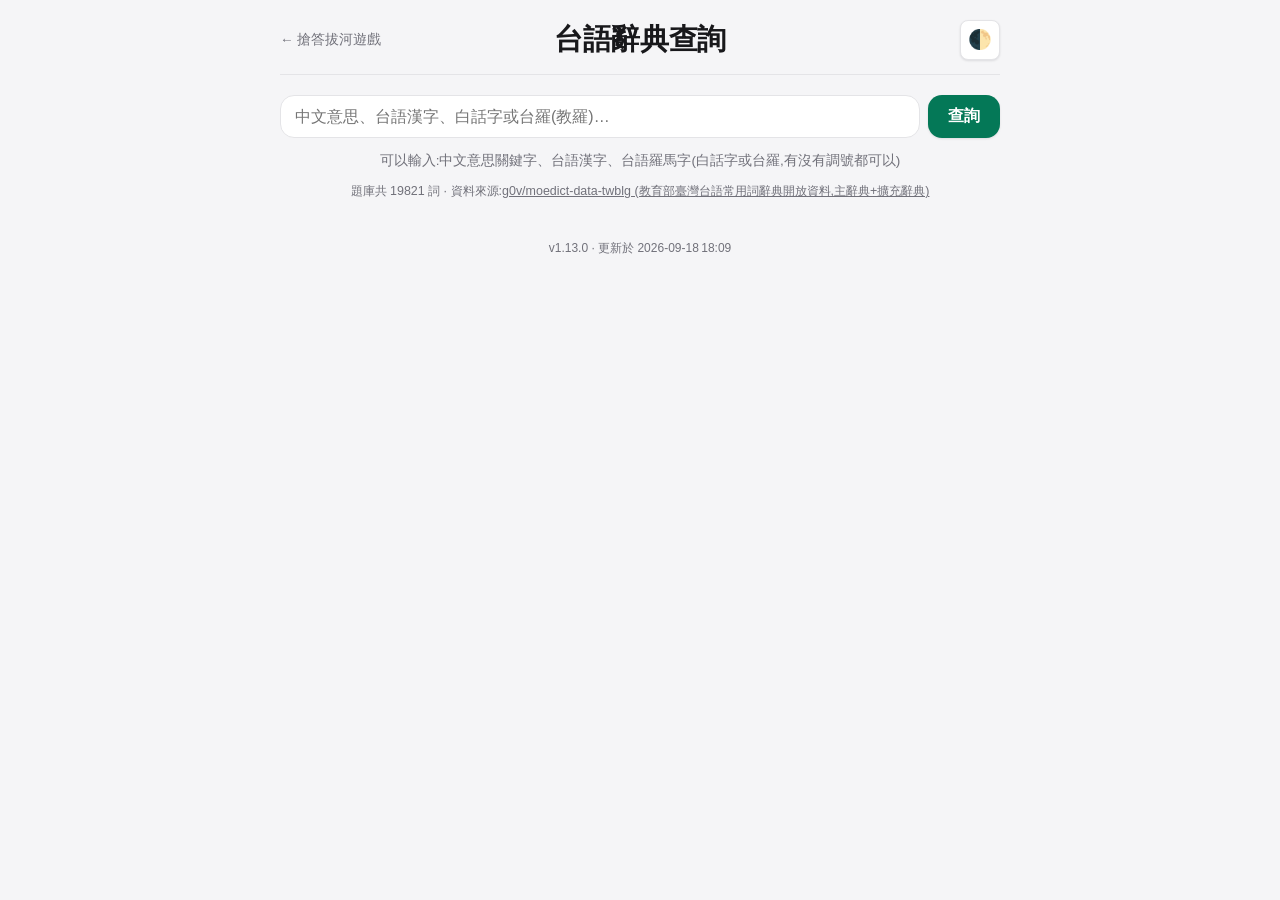
==== find.html @ 9c2939fe "Add find.html, a standalone dictionary lookup page ChhoeTaigi/找台語-style search: accepts Chinese mean" ====
<!DOCTYPE html>
<html lang="zh-Hant">
<head>
  <meta charset="UTF-8">
  <meta name="viewport" content="width=device-width, initial-scale=1.0">
  <title>台語辭典查詢</title>
  <link rel="stylesheet" href="src/style.css">
</head>
<body>

  <header class="topBar">
    <a href="index.html" class="navLink navLinkLeft">← <span class="navLinkText">搶答拔河遊戲</span></a>
    <h1>台語辭典查詢</h1>
    <button type="button" id="themeToggle" title="切換深色/淺色模式" aria-label="切換深色/淺色模式">🌓</button>
  </header>

  <section id="findScreen">
    <form id="findForm" class="findForm">
      <input type="text" id="findInput" placeholder="中文意思、台語漢字、白話字或台羅(教羅)…" autocomplete="off">
      <button type="submit" id="findSubmitBtn">查詢</button>
    </form>
    <p class="hint">可以輸入:中文意思關鍵字、台語漢字、台語羅馬字(白話字或台羅,有沒有調號都可以)</p>

    <p id="findMeta" class="hint findMeta"></p>
    <div id="findResults"></div>
  </section>

  <footer id="appVersion"></footer>

  <script src="data/version.js"></script>
  <script src="src/lib/romanize.js"></script>
  <script src="data/questions.js"></script>
  <script src="src/find.js"></script>
  <script src="src/find-ui.js"></script>
  <script src="src/theme.js"></script>
</body>
</html>
---- src/style.css ----
:root {
  color-scheme: light dark;
  --teamA: #e0524a;
  --teamB: #3a7bd5;
  /* --primary 淺色模式故意選比較深的綠(不是最初選的 #059669),是因為
     #059669 配白字文字對比度只有 3.77:1,沒到 WCAG AA 一般文字要求的
     4.5:1——#047857 配白字有 5.48:1,親自算過對比度才換的,不是隨便選色。
     --on-primary 是「疊在 --primary 實心底色上面的文字顏色」專用 token:
     深色模式的 --primary 刻意選亮薄荷綠(在深色背景上當邊框/強調色很好看),
     但拿來當按鈕實心底色時如果還套用白字,對比度只剩 1.92:1,幾乎看不清楚
     ——所以深色模式的 --on-primary 改成深色文字,疊在亮綠底色上對比度有
     9.83:1。這個問題是先用 Playwright 量對比度數字才抓到的,肉眼截圖看
     沒有立刻發現。 */
  --primary: #047857;
  --primary-hover: #065f46;
  --on-primary: #ffffff;
  --primary-tint: color-mix(in srgb, var(--primary) 14%, transparent);
  --bg: #f5f5f7;
  --fg: #18181b;
  --muted: #71717a;
  --card-bg: #ffffff;
  --border: #e4e4e7;
  --radius-sm: 8px;
  --radius-md: 14px;
  --radius-lg: 18px;
  --shadow-sm: 0 1px 2px rgba(24, 24, 27, 0.05), 0 1px 3px rgba(24, 24, 27, 0.06);
  --shadow-md: 0 8px 24px rgba(24, 24, 27, 0.08);
}
@media (prefers-color-scheme: dark) {
  :root:not([data-theme="light"]) {
    --primary: #34d399;
    --primary-hover: #6ee7b7;
    --on-primary: #062e22;
    --bg: #0f1115;
    --fg: #f4f4f5;
    --muted: #9a9aa2;
    --card-bg: #1c1e23;
    --border: #2e3138;
    --shadow-sm: 0 1px 2px rgba(0, 0, 0, 0.4);
    --shadow-md: 0 8px 24px rgba(0, 0, 0, 0.45);
  }
}
:root[data-theme="dark"] {
  --primary: #34d399;
  --primary-hover: #6ee7b7;
  --on-primary: #062e22;
  --bg: #0f1115;
  --fg: #f4f4f5;
  --muted: #9a9aa2;
  --card-bg: #1c1e23;
  --border: #2e3138;
  --shadow-sm: 0 1px 2px rgba(0, 0, 0, 0.4);
  --shadow-md: 0 8px 24px rgba(0, 0, 0, 0.45);
}

* { box-sizing: border-box; }

body {
  margin: 0;
  background: var(--bg);
  color: var(--fg);
  font-family: -apple-system, "Segoe UI", "Noto Sans TC", sans-serif;
  padding: 16px;
  padding-block: 20px;
  -webkit-font-smoothing: antialiased;
}

h1 {
  text-align: center;
  margin: 0;
  font-size: clamp(1.3rem, 5vw, 1.8rem);
  letter-spacing: -0.01em;
}

section { max-width: 720px; margin: 0 auto; }

.topBar {
  max-width: 720px;
  margin: 0 auto 20px;
  display: flex;
  align-items: center;
  justify-content: center;
  gap: 12px;
  position: relative;
  padding-bottom: 14px;
  border-bottom: 1px solid var(--border);
}
#themeToggle {
  position: absolute;
  right: 0;
  border: 1px solid var(--border);
  background: var(--card-bg);
  color: var(--fg);
  border-radius: var(--radius-sm);
  width: 40px;
  height: 40px;
  font-size: 1.2rem;
  line-height: 1;
  cursor: pointer;
  flex-shrink: 0;
  box-shadow: var(--shadow-sm);
  transition: border-color 0.15s, transform 0.1s;
}
#themeToggle:hover { border-color: var(--primary); }

.navLink {
  color: var(--muted);
  font-size: 0.85rem;
  text-decoration: none;
  white-space: nowrap;
  transition: color 0.15s;
}
.navLink:hover { color: var(--primary); }
.navLinkLeft { position: absolute; left: 0; }
#themeToggle:active { transform: scale(0.94); }

/* ---- 設定畫面 ---- */
#dictStatus {
  white-space: pre-line;
  text-align: center;
  color: var(--muted);
  font-size: 0.85rem;
  margin: 0 0 16px;
}

#settingsForm { display: flex; flex-direction: column; gap: 14px; }

.settingsCard {
  background: var(--card-bg);
  border-radius: var(--radius-lg);
  box-shadow: var(--shadow-sm);
  padding: 18px 20px;
  display: flex;
  flex-direction: column;
  gap: 14px;
}
#teamOnlyFields { display: flex; flex-direction: column; gap: 14px; }
/* 跟 #soloStatsBox 同樣的坑:#id 的 specificity 蓋掉瀏覽器內建的
   [hidden]{display:none},沒有這條 hidden 屬性會被上面的 display:flex
   蓋掉——這次是截圖比對「應該隱藏卻沒隱藏」才抓到的。 */
#teamOnlyFields[hidden] { display: none; }

.field { display: flex; justify-content: space-between; align-items: center; gap: 12px; }
.field label { flex: 1; color: var(--fg); }
.field input {
  width: 120px;
  padding: 9px 10px;
  font-size: 1rem;
  border: 1.5px solid var(--border);
  border-radius: var(--radius-sm);
  background: var(--bg);
  color: var(--fg);
  transition: border-color 0.15s, box-shadow 0.15s;
}
.field input:focus {
  outline: none;
  border-color: var(--primary);
  box-shadow: 0 0 0 3px var(--primary-tint);
}

fieldset {
  border: none;
  background: var(--card-bg);
  border-radius: var(--radius-lg);
  box-shadow: var(--shadow-sm);
  padding: 18px 20px;
  display: flex;
  flex-direction: column;
  gap: 10px;
  margin: 0;
}
legend {
  font-weight: 700;
  font-size: 0.95rem;
  padding: 0;
  color: var(--fg);
}
.fieldHint {
  text-align: left;
  color: var(--muted);
  font-size: 0.82rem;
  margin: -4px 0 0;
  line-height: 1.5;
}

.options { display: flex; flex-wrap: wrap; gap: 8px; }
.options label {
  position: relative;
  display: inline-flex;
  align-items: center;
  gap: 6px;
  padding: 9px 14px;
  border: 1.5px solid var(--border);
  border-radius: 999px;
  background: var(--bg);
  color: var(--fg);
  font-size: 0.88rem;
  cursor: pointer;
  user-select: none;
  transition: background 0.15s ease, border-color 0.15s ease, color 0.15s ease, transform 0.1s ease;
}
.options label:hover { border-color: var(--primary); }
.options label:active { transform: scale(0.97); }
.options label:has(input:checked) {
  background: var(--primary);
  border-color: var(--primary);
  color: var(--on-primary);
  font-weight: 600;
}
.options label:has(input:focus-visible) { outline: 2px solid var(--primary); outline-offset: 2px; }
/* 視覺上隱藏原生 checkbox/radio,但維持 1x1px 而不是 0x0——保留在
   tab 順序跟螢幕報讀器裡可以被找到,0x0 在部分瀏覽器/報讀器會被跳過。 */
.options input[type="checkbox"], .options input[type="radio"] {
  position: absolute;
  width: 1px;
  height: 1px;
  margin: -1px;
  padding: 0;
  overflow: hidden;
  clip: rect(0, 0, 0, 0);
  white-space: nowrap;
  border: 0;
}

.segmented .options { flex-wrap: nowrap; }
.segmented .options label { flex: 1 1 0; justify-content: center; padding: 12px 14px; font-size: 0.92rem; text-align: center; }

#startBtn {
  padding: 14px;
  font-size: 1.1rem;
  font-weight: 700;
  border: none;
  border-radius: var(--radius-md);
  background: var(--primary);
  color: var(--on-primary);
  cursor: pointer;
  box-shadow: var(--shadow-sm);
  transition: background 0.15s, transform 0.1s;
}
#startBtn:hover:not(:disabled) { background: var(--primary-hover); }
#startBtn:active:not(:disabled) { transform: scale(0.99); }
#startBtn:disabled { background: var(--border); color: var(--muted); cursor: not-allowed; box-shadow: none; }

.hint { text-align: center; color: var(--muted); font-size: 0.85rem; }
kbd {
  border: 1px solid var(--border);
  border-radius: 4px;
  padding: 1px 6px;
  font-family: monospace;
  background: var(--card-bg);
}

/* ---- 遊戲畫面:左右分邊 + 中間拔河場景 ---- */
#gameScreen { max-width: 900px; }

#arena {
  display: grid;
  grid-template-columns: minmax(120px, 1fr) minmax(0, 2.4fr) minmax(120px, 1fr);
  grid-template-areas: "panelA center panelB";
  gap: 14px;
  align-items: stretch;
  margin-bottom: 16px;
}

.sidePanel {
  border-radius: var(--radius-lg);
  padding: 16px 10px;
  text-align: center;
  display: flex;
  flex-direction: column;
  align-items: center;
  gap: 8px;
  background: var(--card-bg);
  border: 1px solid var(--border);
  border-top: 3px solid transparent;
  box-shadow: var(--shadow-sm);
  transition: box-shadow 0.2s;
}
#panelA { grid-area: panelA; border-top-color: var(--teamA); }
#panelB { grid-area: panelB; border-top-color: var(--teamB); }
.sidePanel.active { box-shadow: 0 0 0 4px rgba(255, 200, 0, 0.55); }
.teamName { font-weight: bold; font-size: 1.05rem; word-break: break-word; }
.teamScore { font-size: 1.7rem; font-weight: bold; }
#panelA .teamScore { color: var(--teamA); }
#panelB .teamScore { color: var(--teamB); }
.buzzBtn {
  padding: 8px 14px;
  border-radius: var(--radius-sm);
  border: none;
  cursor: pointer;
  font-weight: bold;
  color: white;
  width: 100%;
  transition: filter 0.15s, transform 0.1s;
}
.buzzBtn:active { transform: scale(0.97); }
#panelA .buzzBtn { background: var(--teamA); }
#panelB .buzzBtn { background: var(--teamB); }
.buzzBtn:hover { filter: brightness(1.08); }

#centerStage { grid-area: center; display: flex; flex-direction: column; align-items: stretch; }

#timerBadge, #soloTimerBadge {
  align-self: center;
  background: var(--card-bg);
  border: 1px solid var(--border);
  border-radius: 999px;
  padding: 4px 14px;
  font-weight: bold;
  font-variant-numeric: tabular-nums;
  margin-bottom: 6px;
  box-shadow: var(--shadow-sm);
}
#timerBadge.timerLow, #soloTimerBadge.timerLow { color: #c62828; border-color: #c62828; }

#tugScene { width: 100%; height: auto; margin-bottom: 8px; }
#sceneGround { stroke: var(--border); stroke-width: 3; }
#sceneCenterLine { stroke: var(--muted); stroke-width: 2; stroke-dasharray: 4 5; }
#ropeLine { stroke: #9a7148; stroke-width: 4; stroke-linecap: round; }
#ropeKnot {
  transition: transform 0.5s ease;
  transform: translate(200px, 78px);
}
#ropeKnot circle { fill: var(--fg); }
#ropeKnot .flag { fill: #f2b705; }
.tugChar .leg, .tugChar .torso, .tugChar .arm {
  stroke-width: 6;
  stroke-linecap: round;
  fill: none;
}
.tugChar .head { stroke: none; }
#charA .leg, #charA .torso, #charA .arm, #charA .head { stroke: var(--teamA); fill: var(--teamA); }
#charB .leg, #charB .torso, #charB .arm, #charB .head { stroke: var(--teamB); fill: var(--teamB); }

/* 拔河角色動畫。角色的手/腳/身體都是以自己的髖部(0,0)為原點畫的,
   父層 <g transform="translate(...)"> 只負責定位、不參與動畫,
   所以這裡對 .tugChar 做 rotate 動畫,轉軸自然就是髖部,不會跑位。 */
@keyframes tugSway {
  0%, 100% { transform: rotate(-7deg); }
  50%      { transform: rotate(5deg); }
}
.tugChar { animation: tugSway 1.2s ease-in-out infinite; }
#charB { animation-delay: 0.6s; } /* 跟A錯開,看起來像雙方輪流較量,不是同步晃 */

/* 答對時,獲勝那隊用力拉一下 */
@keyframes bigPull {
  0%   { transform: rotate(-7deg); }
  25%  { transform: rotate(-34deg) scale(1.12); }
  55%  { transform: rotate(8deg); }
  100% { transform: rotate(-7deg); }
}
.tugChar.bigPull { animation: bigPull 0.75s ease-out; }

/* 答對時,另一隊被拉得一個踉蹌 */
@keyframes stumble {
  0%   { transform: rotate(5deg); }
  40%  { transform: rotate(24deg) translate(6px, 3px); }
  100% { transform: rotate(-7deg); }
}
.tugChar.stumble { animation: stumble 0.75s ease-out; }

/* 遊戲結束:獲勝隊伍歡呼跳動,落敗隊伍癱倒 */
@keyframes victoryBounce {
  0%, 100% { transform: translateY(0) rotate(-8deg); }
  50%      { transform: translateY(-16px) rotate(10deg); }
}
.tugChar.victory { animation: victoryBounce 0.55s ease-in-out infinite; }
.tugChar.defeated { animation: none; transform: rotate(50deg) translate(10px, 10px); opacity: 0.55; }

#statusLine, #soloStatusLine { text-align: center; font-weight: bold; min-height: 1.4em; margin-bottom: 12px; }

/* ---- 題目卡 ---- */
#questionCard, #soloQuestionCard {
  background: var(--card-bg);
  border-radius: var(--radius-lg);
  border: 1px solid var(--border);
  box-shadow: var(--shadow-md);
  padding: 22px 20px;
  text-align: center;
  margin-bottom: 16px;
}
#promptLabel, #soloPromptLabel { color: var(--muted); margin-bottom: 8px; font-size: 0.9rem; }
#promptText, #soloPromptText { font-size: clamp(1.3rem, 6vw, 1.8rem); font-weight: bold; word-break: break-word; }
#promptText.emojiPrompt, #soloPromptText.emojiPrompt { font-size: clamp(2.5rem, 12vw, 4rem); line-height: 1; }
.boneCrop {
  width: min(220px, 100%);
  aspect-ratio: 1 / 1;
  background-repeat: no-repeat;
  background-color: #fdfaf3;
  border-radius: var(--radius-md);
}
.animalPhoto {
  display: block;
  margin: 0 auto;
  max-width: min(220px, 100%);
  max-height: 220px;
  width: auto;
  height: auto;
  object-fit: cover;
  border-radius: var(--radius-md);
  border: 1px solid var(--border);
  box-shadow: var(--shadow-sm);
}

/* ---- 選項 ---- */
#choices, #soloChoices { display: grid; grid-template-columns: 1fr 1fr; gap: 12px; margin-bottom: 16px; }
.choiceBtn {
  display: flex;
  align-items: center;
  gap: 10px;
  padding: 14px;
  border-radius: var(--radius-md);
  border: 1.5px solid var(--border);
  background: var(--card-bg);
  color: var(--fg);
  font-size: 1.05rem;
  cursor: pointer;
  text-align: left;
  word-break: break-word;
  box-shadow: var(--shadow-sm);
  transition: border-color 0.15s, transform 0.1s, box-shadow 0.15s;
}
.choiceBtn:hover:not(:disabled) { border-color: var(--primary); box-shadow: var(--shadow-md); }
.choiceBtn:active:not(:disabled) { transform: scale(0.98); }
.choiceBtn:disabled { opacity: 0.6; cursor: default; }
.choiceKey {
  display: inline-flex;
  align-items: center;
  justify-content: center;
  width: 28px;
  height: 28px;
  border-radius: 50%;
  background: var(--border);
  flex-shrink: 0;
  font-weight: bold;
  font-size: 0.9rem;
}
.choiceBtn.correct { border-color: var(--primary); background: color-mix(in srgb, var(--primary) 14%, var(--card-bg)); }
.choiceBtn.wrong { border-color: #c62828; background: rgba(198, 40, 40, 0.12); }

#backBtn, #soloEndBtn {
  display: block;
  margin: 0 auto;
  padding: 9px 18px;
  border-radius: var(--radius-sm);
  border: 1.5px solid var(--border);
  background: var(--card-bg);
  color: var(--fg);
  cursor: pointer;
  transition: border-color 0.15s;
}
#backBtn:hover, #soloEndBtn:hover { border-color: var(--primary); }

/* ---- 一人刷題畫面 ---- */
#soloScreen { max-width: 720px; }
#soloTop {
  display: flex;
  align-items: center;
  justify-content: center;
  gap: 16px;
  flex-wrap: wrap;
  margin-bottom: 8px;
}
#soloScoreLine {
  display: flex;
  gap: 14px;
  font-weight: bold;
  font-variant-numeric: tabular-nums;
}
#soloSessionScore { color: var(--fg); }
#soloTotalScore { color: var(--muted); }

/* ---- 設定畫面:一人模式累計數據 ---- */
#soloStatsBox {
  background: var(--card-bg);
  border-radius: var(--radius-lg);
  box-shadow: var(--shadow-sm);
  padding: 14px 18px;
  display: flex;
  align-items: center;
  justify-content: space-between;
  gap: 12px;
  flex-wrap: wrap;
}
/* #id 的 specificity 比瀏覽器內建的 [hidden] { display: none } 高,
   沒有這條的話設定 hidden 屬性會被上面的 display: flex 蓋掉,element
   永遠顯示——這裡是 Playwright 測試才抓到的真實 bug,不是防禦性寫法。 */
#soloStatsBox[hidden] { display: none; }
#soloStatsBox .hint { margin: 0; text-align: left; }
#resetSoloStatsBtn {
  padding: 7px 14px;
  border-radius: var(--radius-sm);
  border: 1.5px solid var(--border);
  background: var(--bg);
  color: var(--fg);
  cursor: pointer;
  white-space: nowrap;
  transition: border-color 0.15s;
}
#resetSoloStatsBtn:hover { border-color: #c62828; color: #c62828; }

/* ---- 結束畫面 ---- */
#gameOverScreen { text-align: center; }
#playAgainBtn {
  padding: 12px 24px;
  font-size: 1.1rem;
  font-weight: 700;
  border-radius: var(--radius-md);
  border: none;
  background: var(--primary);
  color: var(--on-primary);
  cursor: pointer;
  box-shadow: var(--shadow-sm);
  transition: background 0.15s;
}
#playAgainBtn:hover { background: var(--primary-hover); }

/* ---- 辭典查詢畫面(find.html) ---- */
#findScreen { max-width: 720px; }
.findForm { display: flex; gap: 8px; margin-bottom: 8px; }
#findInput {
  flex: 1;
  padding: 11px 14px;
  font-size: 1rem;
  border: 1.5px solid var(--border);
  border-radius: var(--radius-md);
  background: var(--card-bg);
  color: var(--fg);
  transition: border-color 0.15s, box-shadow 0.15s;
}
#findInput:focus {
  outline: none;
  border-color: var(--primary);
  box-shadow: 0 0 0 3px var(--primary-tint);
}
#findSubmitBtn {
  padding: 11px 20px;
  font-size: 1rem;
  font-weight: 700;
  border: none;
  border-radius: var(--radius-md);
  background: var(--primary);
  color: var(--on-primary);
  cursor: pointer;
  box-shadow: var(--shadow-sm);
  transition: background 0.15s;
  white-space: nowrap;
}
#findSubmitBtn:hover { background: var(--primary-hover); }
.findMeta { margin: 4px 0 20px; font-size: 0.78rem; }
.findMeta a { color: var(--muted); }
.findMeta a:hover { color: var(--primary); }

.findSectionTitle {
  font-size: 0.95rem;
  font-weight: 700;
  color: var(--muted);
  margin: 20px 0 10px;
}
.findSectionTitle:first-child { margin-top: 0; }
.findSectionEmpty { color: var(--muted); text-align: left; margin: 8px 0 16px; }

.findCard {
  background: var(--card-bg);
  border: 1px solid var(--border);
  border-radius: var(--radius-lg);
  box-shadow: var(--shadow-sm);
  padding: 16px 18px;
  margin-bottom: 12px;
}
.findCardHanzi { font-size: 1.6rem; font-weight: bold; margin-bottom: 6px; }
.findCardRoman {
  display: flex;
  flex-wrap: wrap;
  gap: 6px 20px;
  color: var(--fg);
  font-size: 1.05rem;
  margin-bottom: 10px;
}
.findRomanLabel {
  display: inline-block;
  color: var(--muted);
  font-size: 0.75rem;
  margin-right: 6px;
  vertical-align: middle;
}
.findCardDefs { margin: 0 0 8px; padding-left: 20px; color: var(--fg); }
.findCardDefs li { margin-bottom: 3px; }
.findDefPos {
  display: inline-block;
  background: var(--bg);
  border: 1px solid var(--border);
  border-radius: 4px;
  padding: 0 6px;
  font-size: 0.75rem;
  color: var(--muted);
  margin-right: 6px;
}
.findCardLevel { font-size: 0.78rem; color: var(--muted); }

@media (max-width: 700px) {
  #arena {
    grid-template-columns: 1fr 1fr;
    grid-template-areas:
      "panelA panelB"
      "center center";
  }
  .sidePanel { flex-direction: row; justify-content: space-between; text-align: left; padding: 10px; }
  .sidePanel > * { flex: 1; }
  .buzzBtn { width: auto; }
}

@media (max-width: 480px) {
  #choices, #soloChoices { grid-template-columns: 1fr; }
  .field { flex-direction: column; align-items: stretch; }
  .field input { width: 100%; }
  #soloStatsBox { flex-direction: column; align-items: stretch; text-align: center; }
  #soloStatsBox .hint { text-align: center; }
  .sidePanel { padding: 8px; gap: 6px; }
  .teamName { font-size: 0.9rem; }
  .teamScore { font-size: 1.2rem; }
  .buzzBtn { padding: 6px 10px; font-size: 0.85rem; }
  .topBar { justify-content: flex-start; }
  .topBar h1 { flex: 1; text-align: center; }
  .segmented .options { flex-wrap: wrap; }
  /* 手機寬度下標題置中、左邊 navLink 跟右邊 themeToggle 都是絕對定位,
     文字版的連結太長會跟置中的標題疊在一起,窄螢幕只留 icon。 */
  .navLinkText { display: none; }
  .findForm { flex-direction: column; }
  .findCardRoman { flex-direction: column; gap: 4px; }
}

/* ---- 版本資訊 ---- */
#appVersion {
  text-align: center;
  color: var(--muted);
  font-size: 0.75rem;
  padding: 20px 16px 4px;
}
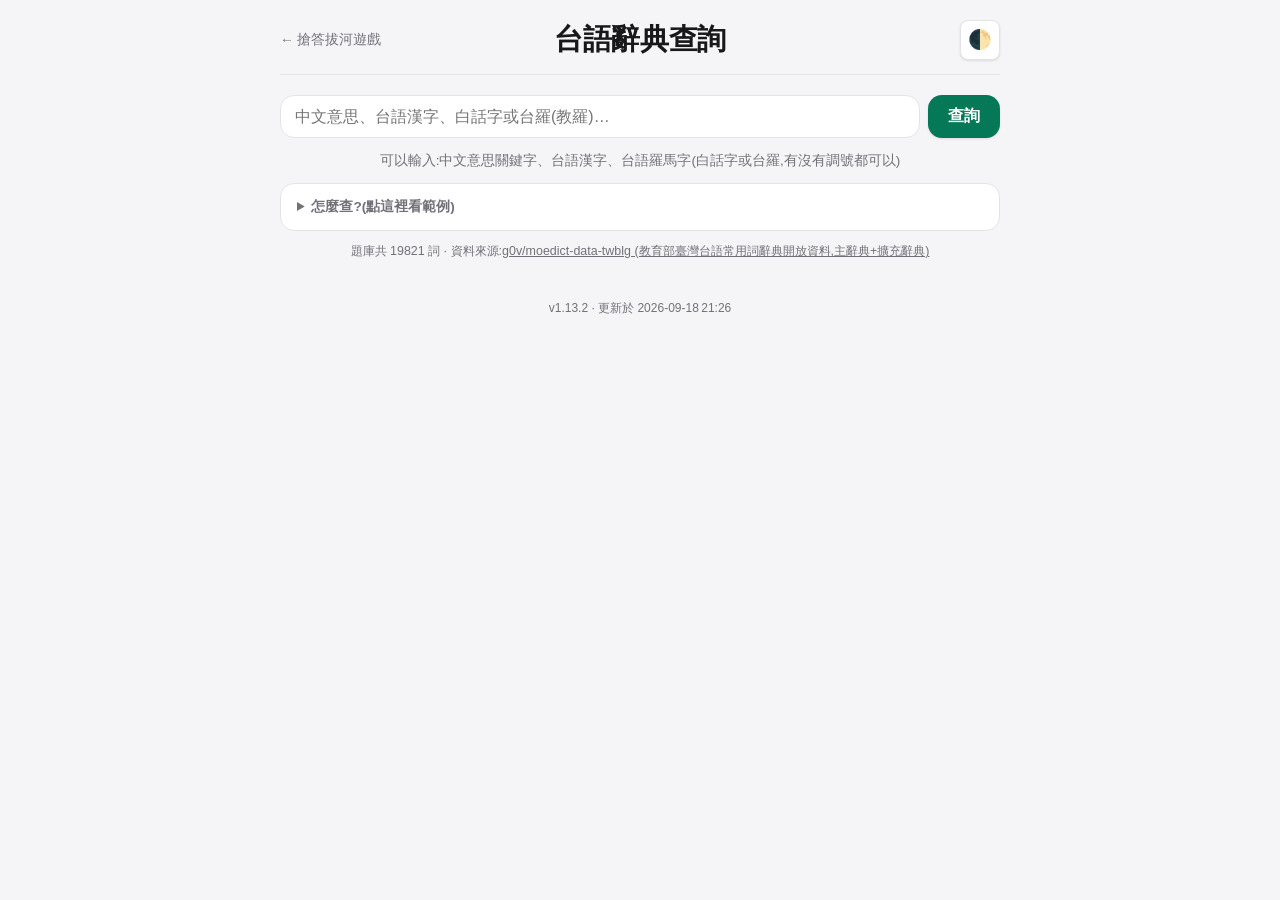
==== commit 3b529514: "Add usage examples to the dictionary lookup page Collapsed-by-default <details> block below the sear" ====
--- a/find.html
+++ b/find.html
@@ -21,6 +21,21 @@
     </form>
     <p class="hint">可以輸入:中文意思關鍵字、台語漢字、台語羅馬字(白話字或台羅,有沒有調號都可以)</p>
 
+    <details class="findHelp">
+      <summary>怎麼查?(點這裡看範例)</summary>
+      <ul>
+        <li><strong>中文意思關鍵字</strong>:輸入「感謝」,會找到漢字就是「感謝」的詞,也會找到意思裡
+          有出現「感謝」兩個字的其他詞(例如「多謝」「感恩」)。</li>
+        <li><strong>台語漢字</strong>:輸入「食飯」,會找到完全符合的詞,也會找到部分符合的詞
+          (例如「食飯廳」「食飯會」)。</li>
+        <li><strong>台語羅馬字(有打調號)</strong>:白話字、台羅兩種拼法都可以直接輸入,不用先轉換,
+          兩種拼法查到的是同一批詞。例如查「to-siā」或「kám-siā」都查得到。調號可以用變音標
+          (ā â à…)或數字(1~9,例如「to1-sia7」)。</li>
+        <li><strong>台語羅馬字(沒打調號)</strong>:例如輸入「to-sia」(不含調號),會列出同音節、
+          不同調號的候選詞讓你自己選。</li>
+      </ul>
+    </details>
+
     <p id="findMeta" class="hint findMeta"></p>
     <div id="findResults"></div>
   </section>
--- a/src/style.css
+++ b/src/style.css
@@ -297,6 +297,11 @@
 #panelA .buzzBtn { background: var(--teamA); }
 #panelB .buzzBtn { background: var(--teamB); }
 .buzzBtn:hover { filter: brightness(1.08); }
+/* 同 .choiceBtn 的坑:搶答鈕每一輪都是同一顆 DOM element 重複使用,
+   觸控點過一次之後瀏覽器原生 focus 樣式會殘留到下一輪,見上面
+   .choiceBtn:focus-visible 的註解。 */
+.buzzBtn:focus { outline: none; }
+.buzzBtn:focus-visible { outline: 2px solid var(--fg); outline-offset: 2px; }
 
 #centerStage { grid-area: center; display: flex; flex-direction: column; align-items: stretch; }
 
@@ -422,6 +427,16 @@
 }
 .choiceBtn:hover:not(:disabled) { border-color: var(--primary); box-shadow: var(--shadow-md); }
 .choiceBtn:active:not(:disabled) { transform: scale(0.98); }
+/* 選項按鈕的 DOM element 每一題都重複使用、只換內容跟 disabled 狀態
+   (不是每題重新 create),所以上一題點過的按鈕會保留瀏覽器原生的
+   :focus 樣式,沒特別處理的話下一題同一個位置會殘留一圈對焦框——手機
+   上使用者反應「還沒作答就看到綠框」就是這個。瀏覽器預設的 focus 樣式
+   顏色還會受系統佈景主題影響(例如 Android Material You 動態配色),
+   不一定是我們自己配色裡的綠。修法:滑鼠/觸控點擊不顯示對焦框
+   (:focus 直接 outline:none),只有鍵盤 Tab 導覽時才顯示
+   (:focus-visible),這是瀏覽器原生支援、專門處理這種情境的偽類。 */
+.choiceBtn:focus { outline: none; }
+.choiceBtn:focus-visible { outline: 2px solid var(--primary); outline-offset: 2px; }
 .choiceBtn:disabled { opacity: 0.6; cursor: default; }
 .choiceKey {
   display: inline-flex;
@@ -547,6 +562,30 @@
   white-space: nowrap;
 }
 #findSubmitBtn:hover { background: var(--primary-hover); }
+
+.findHelp {
+  background: var(--card-bg);
+  border: 1px solid var(--border);
+  border-radius: var(--radius-md);
+  padding: 10px 16px;
+  margin-bottom: 12px;
+  font-size: 0.85rem;
+  color: var(--fg);
+}
+.findHelp summary {
+  cursor: pointer;
+  color: var(--muted);
+  font-weight: 600;
+  padding: 4px 0;
+  user-select: none;
+}
+.findHelp summary:hover { color: var(--primary); }
+.findHelp[open] summary { color: var(--primary); margin-bottom: 6px; }
+.findHelp ul { margin: 8px 0; padding-left: 20px; }
+.findHelp li { margin-bottom: 8px; line-height: 1.6; }
+.findHelp li:last-child { margin-bottom: 0; }
+.findHelp strong { color: var(--primary); }
+
 .findMeta { margin: 4px 0 20px; font-size: 0.78rem; }
 .findMeta a { color: var(--muted); }
 .findMeta a:hover { color: var(--primary); }
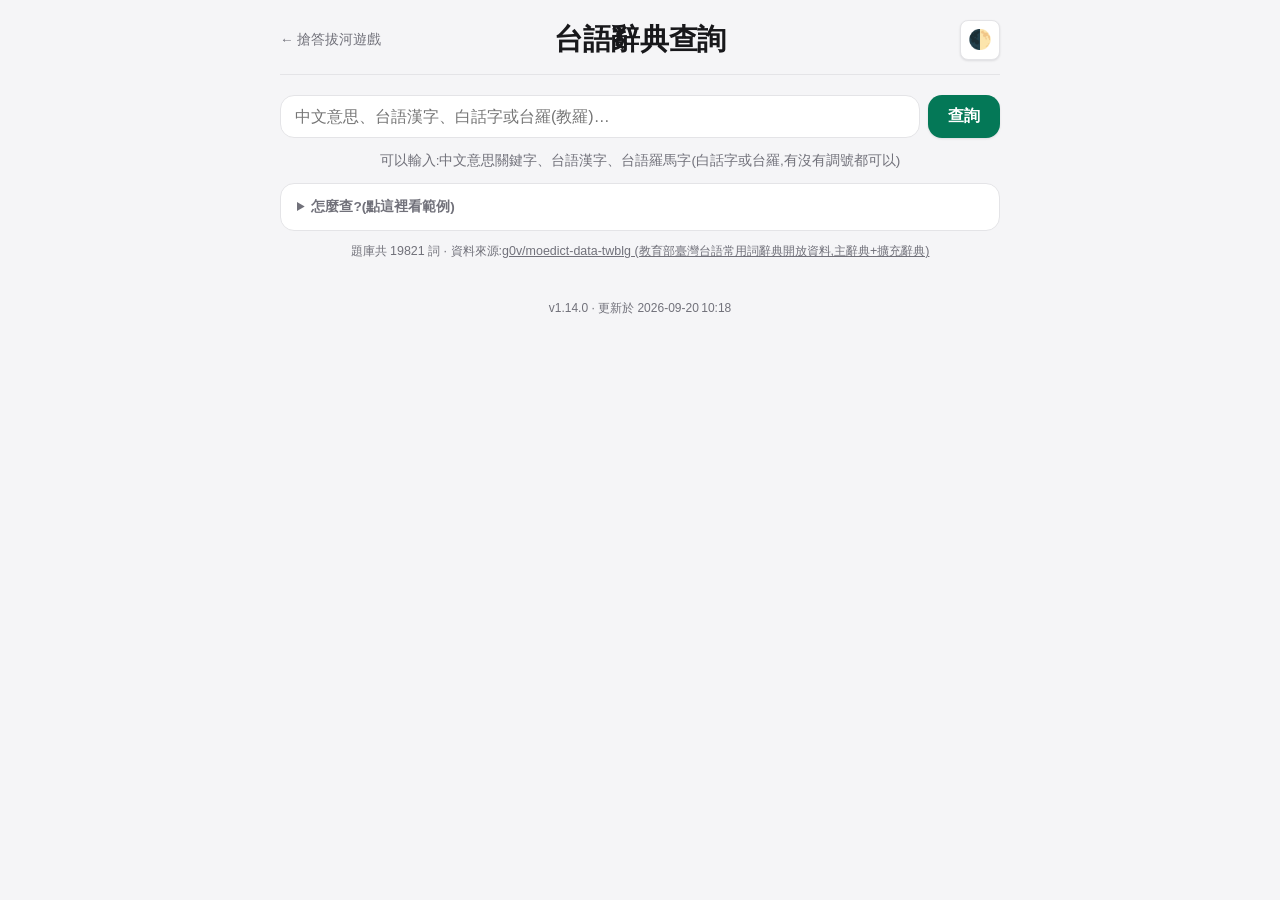
==== commit d4e5a74c: "Add 13 conservation-species animal words; make find.html search curated words Adds 13 endangered/pro" ====
--- a/find.html
+++ b/find.html
@@ -45,6 +45,7 @@
   <script src="data/version.js"></script>
   <script src="src/lib/romanize.js"></script>
   <script src="data/questions.js"></script>
+  <script src="src/lib/curated-words.js"></script>
   <script src="src/find.js"></script>
   <script src="src/find-ui.js"></script>
   <script src="src/theme.js"></script>
--- a/src/style.css
+++ b/src/style.css
@@ -607,6 +607,7 @@
   padding: 16px 18px;
   margin-bottom: 12px;
 }
+.findCardCurated { border-style: dashed; border-color: rgba(217, 119, 6, 0.5); }
 .findCardHanzi { font-size: 1.6rem; font-weight: bold; margin-bottom: 6px; }
 .findCardRoman {
   display: flex;
@@ -622,6 +623,16 @@
   font-size: 0.75rem;
   margin-right: 6px;
   vertical-align: middle;
+}
+.findCardSlangNote {
+  background: rgba(217, 119, 6, 0.1);
+  border: 1px solid rgba(217, 119, 6, 0.35);
+  border-radius: var(--radius-sm);
+  padding: 8px 10px;
+  font-size: 0.82rem;
+  line-height: 1.5;
+  color: var(--fg);
+  margin-bottom: 10px;
 }
 .findCardDefs { margin: 0 0 8px; padding-left: 20px; color: var(--fg); }
 .findCardDefs li { margin-bottom: 3px; }
